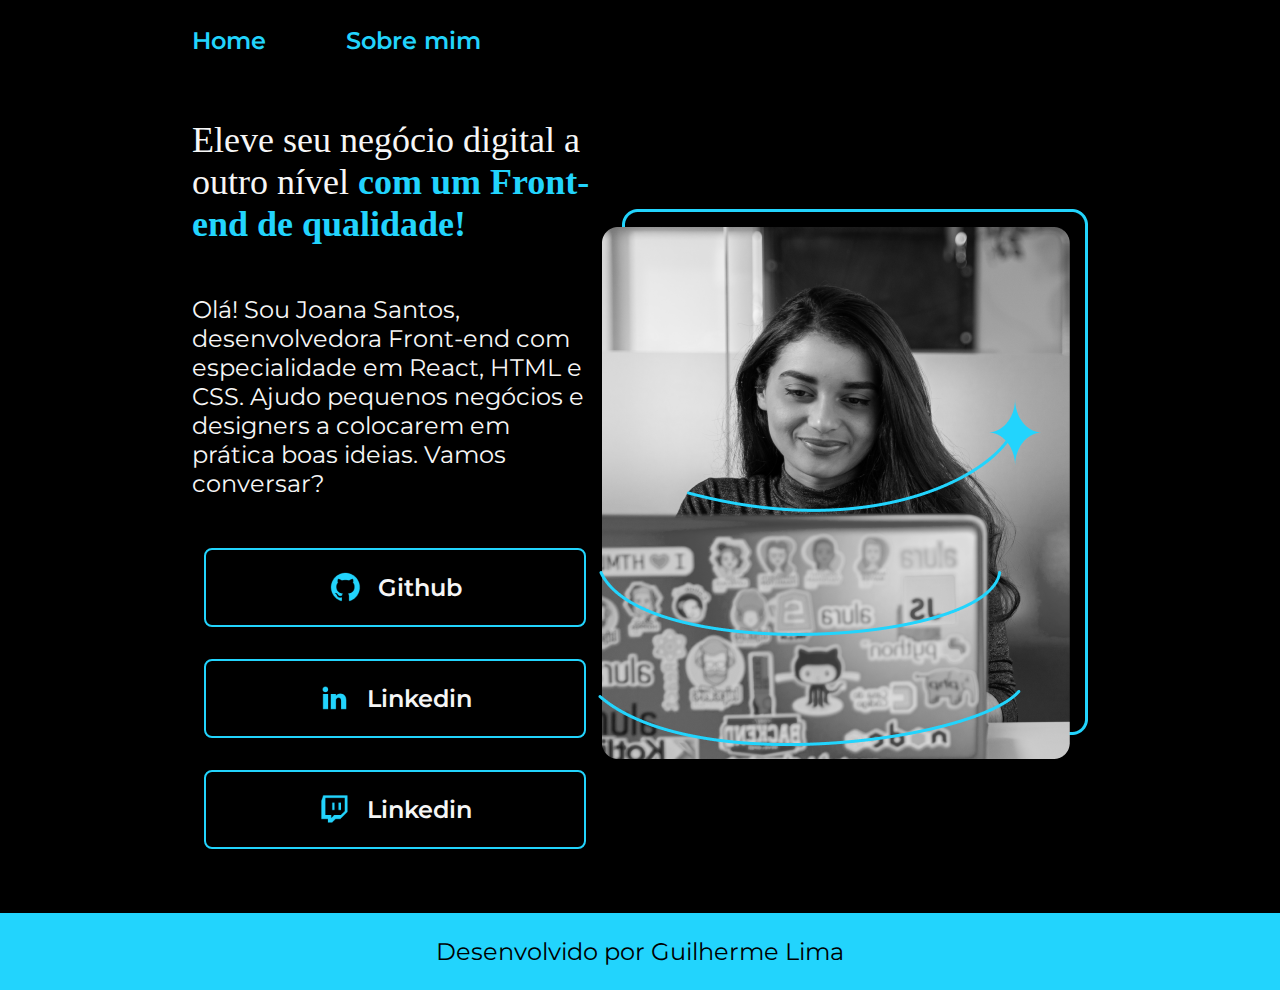
==== 04-html-css-responsividade-publicacao-projetos/index.html @ 0b50c463 "Utilizando a unidade de medida rem no font-size" ====
<!DOCTYPE html>
<html lang="pt-br">
  <head>
    <meta charset="UTF-8" />
    <meta http-equiv="X-UA-Compatible" content="IE=edge" />
    <meta name="viewport" content="width=device-width, initial-scale=1.0" />
    <title>Portifólio</title>
    <link rel="stylesheet" href="./styles/style.css" />
  </head>
  <body>
    <header class="cabecalho">
      <nav class="cabecalho__menu">
        <a class="cabecalho__menu__link" href="index.html">Home</a>
        <a class="cabecalho__menu__link" href="about.html">Sobre mim</a>
      </nav>
    </header>
    <main class="apresentacao">
      <section class="apresentacao__conteudo">
        <h1 class="apresentacao__conteudo__titulo">
          Eleve seu negócio digital a outro nível
          <strong class="destaque-titulo"
            >com um Front-end de qualidade!
          </strong>
        </h1>
        <p class="apresentacao__conteudo__texto">
          Olá! Sou Joana Santos, desenvolvedora Front-end com especialidade em
          React, HTML e CSS. Ajudo pequenos negócios e designers a colocarem em
          prática boas ideias. Vamos conversar?
        </p>
        <div class="apresentacao__links">
          <a
            class="apresentacao__links__link"
            href="https://github.com/"
            target="_blank"
            ><img src="../assets/github.png" /> Github</a
          >
          <a
            class="apresentacao__links__link"
            href="https://www.linkedin.com/"
            target="_blank"
          >
            <img src="../assets/linkedin.png" /> Linkedin</a
          >
          <a
            class="apresentacao__links__link"
            href="https://www.twitch.tv/"
            target="_blank"
          >
            <img src="../assets/twitch.png" /> Linkedin</a
          >
        </div>
      </section>
      <img src="../assets/Imagem.png" />
    </main>
    <footer class="rodape"><p>Desenvolvido por Guilherme Lima</p></footer>
  </body>
</html>
---- 04-html-css-responsividade-publicacao-projetos/styles/style.css ----
@import url('https://fonts.googleapis.com/css2?family=Krona+One&family=Montserrat:ital,wght@0,100..900;1,100..900&display=swap');
:root{
    --cor-primaria: #000000;
    --cor-secundaria: #F6F6F6;
    --cor-terciaria: #22D4FD;
    --cor-hover: #272727

    --fonte-primaria: "Krona One", sans-serif;
    --fonte-secundaria: "Montserrat", sans-serif;
}

* {
    margin: 0;
    padding: 0;
}

body {
    /* height: 100vh; */
    box-sizing: border-box;
    background-color: var(--cor-primaria);
    color: var(--cor-secundaria);
}

.cabecalho{
    padding: 2% 0% 0% 15%;
}

.cabecalho__menu {
    display: flex;
    gap: 80px;
}

.cabecalho__menu__link{
    color: var(--cor-terciaria);
    font-family: var(--fonte-secundaria);
    font-weight: 600;
    font-size: 1.5rem;
    text-decoration: none;
}

.cabecalho__menu__link:hover{
    text-decoration: underline;
}

.apresentacao{
    padding: 5% 15%;
    display: flex;
    align-items: center;
    justify-content: space-between;
}

.apresentacao__conteudo{
    width: 615px;
    display: flex;
    flex-direction: column;
    gap: 50px;
}

.apresentacao__conteudo__titulo{
    font-size: 2.25rem;
    font-family: var(--fonte-primaria);
    font-weight: 400;
}

.destaque-titulo {
    color: var(--cor-terciaria);
}

.apresentacao__conteudo__texto {
    font-size: 1.5rem;
    font-family: var(--fonte-secundaria);
    font-weight: 400;
}

.apresentacao__links {
    display: flex;
    flex-direction: column;
    justify-content: space-between;
    align-items: center;
    gap: 32px
}

.apresentacao__links__titulo{
    font-family: var(--fonte-primaria);
    font-weight: 400;
    font-size: 1.5rem;
}

.apresentacao__links__link {
    width: 378px;
    padding: 21.5px 0;
    border: 2px solid var(--cor-terciaria);
    text-align: center;
    border-radius: 8px;
    text-decoration: none;
    color: var(--cor-secundaria);
    font-family: var(--fonte-secundaria);
    font-weight: 600;
    font-size: 1.5rem;
    display: flex;
    align-items: center;
    justify-content: center;
    gap: 16px;
}

.apresentacao__links__link:hover {
    background-color: var(--cor-hover);
}

.rodape {
    background-color: var(--cor-terciaria);
    font-family: var(--fonte-secundaria);
    font-weight: 400;
    font-size: 1.5rem;
    text-align: center;
    color: var(--cor-primaria);
    padding: 24px;
}
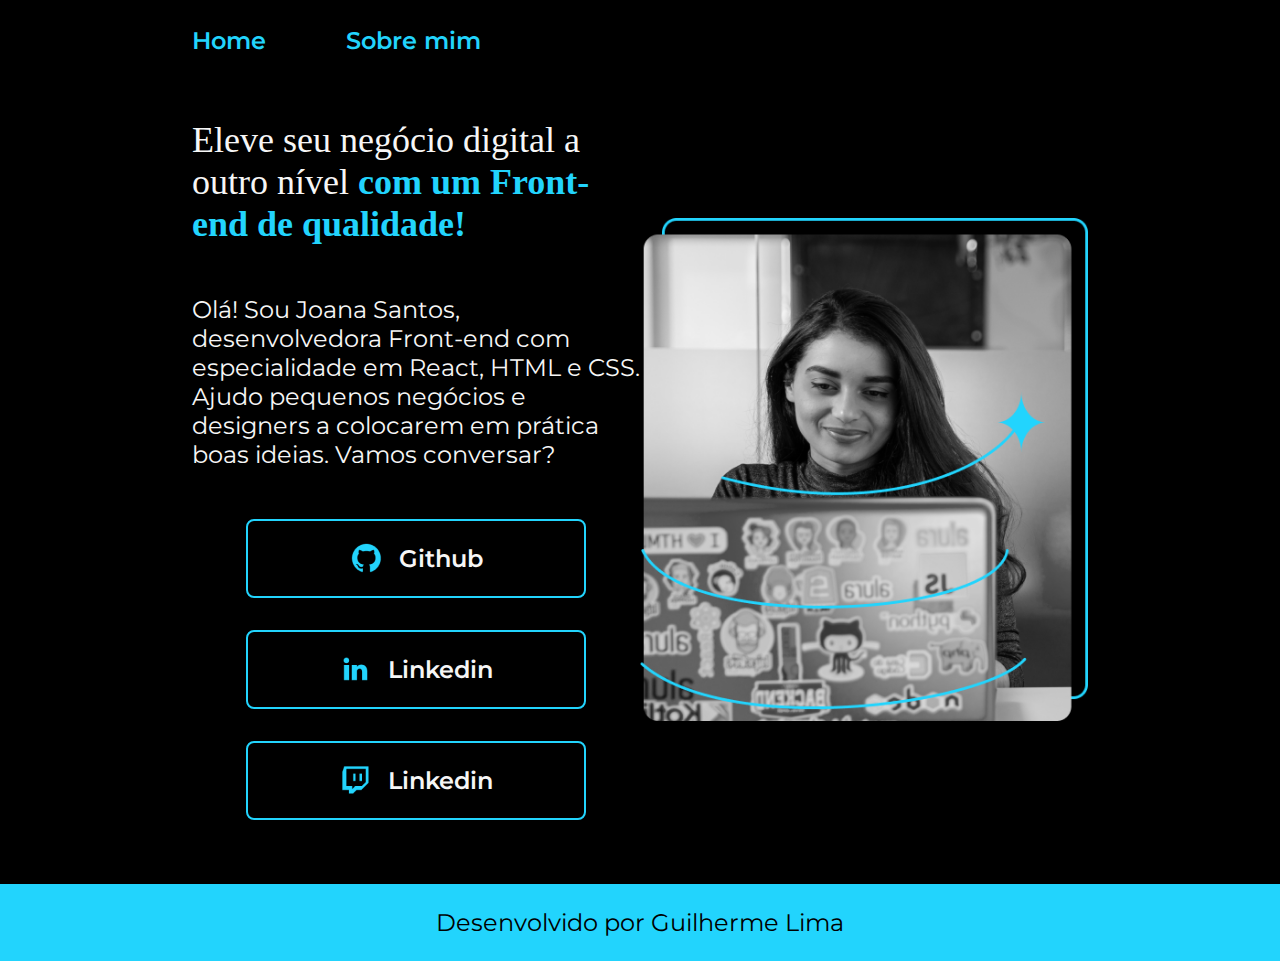
==== commit eaa91152: "Utilizando medidas relativas para tornar a página mais responsiva" ====
--- a/04-html-css-responsividade-publicacao-projetos/index.html
+++ b/04-html-css-responsividade-publicacao-projetos/index.html
@@ -50,7 +50,7 @@
           >
         </div>
       </section>
-      <img src="../assets/Imagem.png" />
+      <img class="apresentacao__imagem" src="../assets/Imagem.png" />
     </main>
     <footer class="rodape"><p>Desenvolvido por Guilherme Lima</p></footer>
   </body>
--- a/04-html-css-responsividade-publicacao-projetos/styles/style.css
+++ b/04-html-css-responsividade-publicacao-projetos/styles/style.css
@@ -50,7 +50,7 @@
 }
 
 .apresentacao__conteudo{
-    width: 615px;
+    width: 50%;
     display: flex;
     flex-direction: column;
     gap: 50px;
@@ -87,7 +87,7 @@
 }
 
 .apresentacao__links__link {
-    width: 378px;
+    width: 75%;
     padding: 21.5px 0;
     border: 2px solid var(--cor-terciaria);
     text-align: center;
@@ -107,6 +107,10 @@
     background-color: var(--cor-hover);
 }
 
+.apresentacao__imagem {
+    width: 50%;
+}
+
 .rodape {
     background-color: var(--cor-terciaria);
     font-family: var(--fonte-secundaria);
